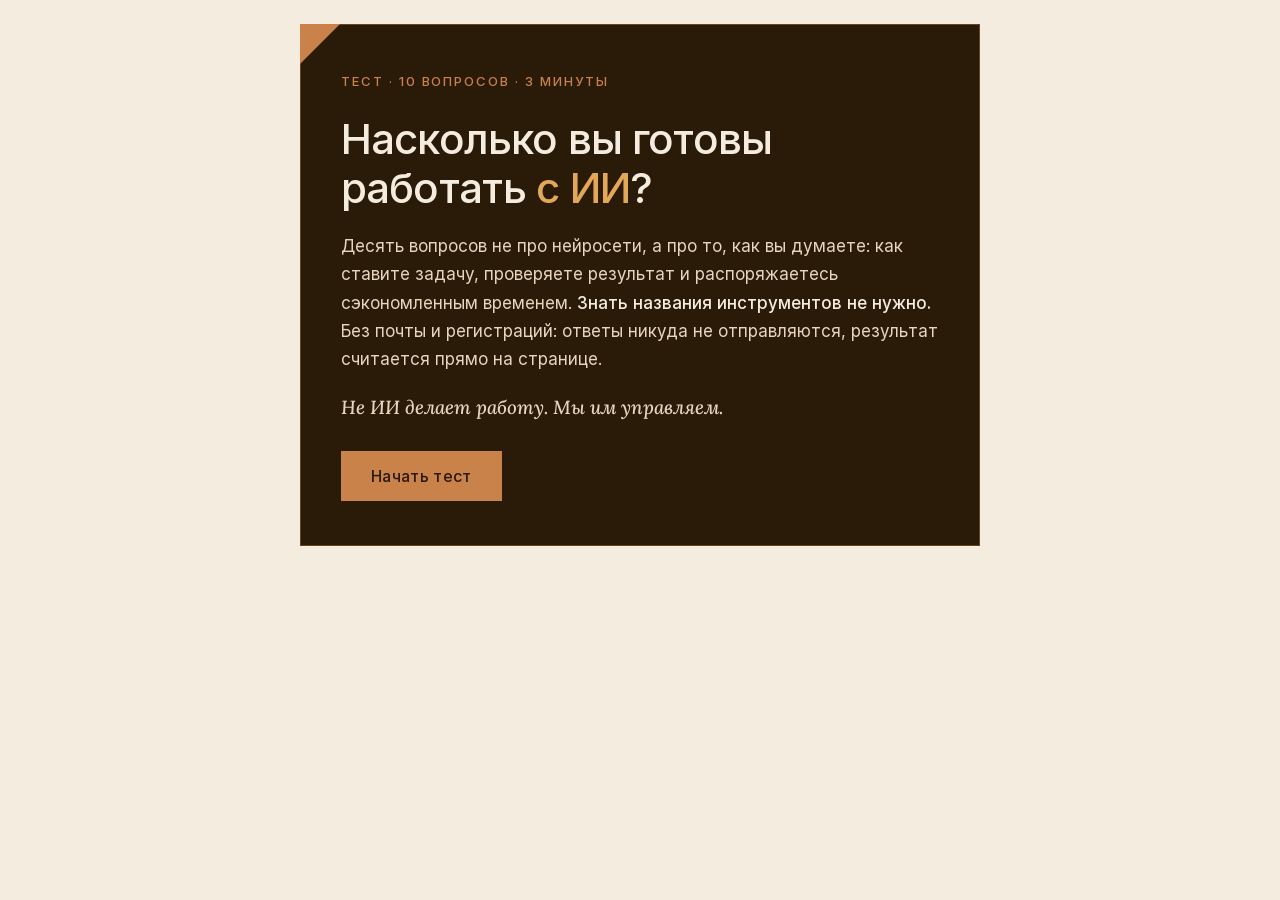
==== test-ai.html @ 152f43ea "Сайт-визитка спикера: первая версия Co-Authored-By: Claude Opus 5.5 <noreply@anthropic.com>" ====
<!doctype html>
<html lang="ru">
<head>
<meta charset="utf-8">
<meta name="viewport" content="width=device-width, initial-scale=1">
<title>Насколько вы готовы работать с ИИ · тест · между цифрой и кофе</title>
<style>
  @font-face { font-family:'Inter'; font-weight:400; src:url([data-uri]) format('woff2'); }
  @font-face { font-family:'Inter'; font-weight:500; src:url([data-uri]) format('woff2'); }
  @font-face { font-family:'Lora'; font-style:italic; font-weight:500; unicode-range:U+0400-045F,U+0301;
    src:url([data-uri]) format('woff2'); }
  @font-face { font-family:'Lora'; font-style:italic; font-weight:500;
    src:url([data-uri]) format('woff2'); }
  @font-face { font-family:'Plex Mono'; font-weight:500; unicode-range:U+0400-045F,U+0301;
    src:url([data-uri]) format('woff2'); }
  @font-face { font-family:'Plex Mono'; font-weight:500; src:url([data-uri]) format('woff2'); }

  :root {
    --dark:#2A1A08; --mocha:#3A2812; --milk:#F5ECE0; --latte:#E8D5BE;
    --cinnamon:#C8824A; --espresso:#6B4F38; --amber:#E3A857;
  }
  * { margin:0; padding:0; box-sizing:border-box; }
  html { -webkit-text-size-adjust:100%; }
  body { font-family:'Inter',sans-serif; background:var(--milk); color:var(--dark);
    min-height:100vh; display:flex; flex-direction:column; align-items:center; }
  ::selection { background:var(--latte); }

  .sheet { width:min(680px, 100% - 32px); margin:24px 0 56px; position:relative;
    border:1px solid rgba(200,130,74,.32); padding:48px 40px 44px; }
  .sheet.dark { background:var(--dark); color:var(--milk); border-color:rgba(200,130,74,.4); }
  .corner { position:absolute; top:-1px; left:-1px; width:0; height:0;
    border-top:40px solid var(--cinnamon); border-right:40px solid transparent; }

  .kaptag { font-weight:500; font-size:13px; letter-spacing:.15em; text-transform:uppercase;
    color:var(--cinnamon); margin-bottom:26px; }
  h1 { font-weight:500; font-size:clamp(30px, 5.4vw, 42px); line-height:1.16; letter-spacing:-0.02em; }
  h1 .spark { font-style:normal; color:var(--amber); }
  .lead { margin-top:20px; font-size:17px; line-height:1.65; color:var(--latte); }
  .lead b { color:var(--milk); font-weight:500; }
  .voice { font-family:'Lora',serif; font-style:italic; font-size:19px; color:var(--latte); margin-top:22px; }

  .btn { display:inline-block; margin-top:32px; padding:15px 30px; background:var(--cinnamon);
    color:var(--dark); font-family:inherit; font-weight:500; font-size:16px; border:none;
    cursor:pointer; letter-spacing:.02em; }
  .btn:hover { background:var(--amber); }
  .btn:focus-visible, .answer:focus-visible, a:focus-visible { outline:2px solid var(--amber); outline-offset:3px; }

  .qcount { font-family:'Plex Mono',monospace; font-weight:500; font-size:15px; color:var(--espresso); margin-bottom:22px; }
  .qtext { font-weight:500; font-size:clamp(21px, 3.6vw, 27px); line-height:1.3; letter-spacing:-0.01em; margin-bottom:28px; }
  .answers { display:flex; flex-direction:column; gap:12px; }
  .answer { text-align:left; font-family:inherit; font-size:16.5px; line-height:1.45; padding:16px 18px;
    background:transparent; border:1px solid rgba(107,79,56,.4); color:var(--dark); cursor:pointer; }
  .answer:hover { border-color:var(--cinnamon); background:rgba(232,213,190,.35); }
  .bar { height:2px; background:rgba(200,130,74,.25); margin-top:34px; }
  .bar i { display:block; height:2px; background:var(--cinnamon); transition:width .3s ease-out; }

  .score { font-family:'Plex Mono',monospace; font-weight:500; font-size:60px; color:var(--amber); margin:6px 0 4px; }
  .score span { font-size:26px; color:var(--latte); }
  .verdict { font-weight:500; font-size:clamp(26px, 4.6vw, 34px); letter-spacing:-0.02em; margin-bottom:16px; }
  .diag { font-size:16.5px; line-height:1.7; color:var(--latte); }
  .diag b { color:var(--milk); font-weight:500; }
  .step { margin-top:26px; padding:20px 22px; background:var(--mocha); font-size:16px; line-height:1.6; color:var(--latte); }
  .step b { color:var(--amber); font-weight:500; }
  .cta { margin-top:34px; border-top:1px solid rgba(200,130,74,.35); padding-top:30px; }
  .cta h2 { font-weight:500; font-size:21px; margin-bottom:12px; }
  .cta p { font-size:15.5px; line-height:1.65; color:var(--latte); }
  .cta .actions { display:flex; gap:12px; flex-wrap:wrap; margin-top:22px; }
  .ghost { display:inline-block; padding:14px 24px; border:1px solid var(--cinnamon); color:var(--milk);
    font-weight:500; font-size:15px; text-decoration:none; }
  .ghost:hover { background:var(--mocha); }
  .btn.link { text-decoration:none; margin-top:0; }
  .sig { margin-top:38px; display:flex; align-items:center; gap:14px; }
  .sig .name { font-family:'Lora',serif; font-style:italic; font-size:20px; color:var(--milk); }
  .sig .mono { font-family:'Plex Mono',monospace; font-size:13px; color:var(--cinnamon); letter-spacing:.06em; }
  .hidden { display:none; }
  @media (max-width:480px){ .sheet{ padding:36px 22px 34px; } }
</style>
</head>
<body>

<!-- Экран-обложка -->
<section class="sheet dark" id="intro">
  <div class="corner"></div>
  <div class="kaptag">Тест · 10 вопросов · 3 минуты</div>
  <h1>Насколько вы готовы работать <span class="spark">с&nbsp;ИИ</span>?</h1>
  <p class="lead">Десять вопросов не про нейросети, а про то, как вы думаете: как ставите задачу,
    проверяете результат и распоряжаетесь сэкономленным временем. <b>Знать названия инструментов не нужно.</b>
    Без почты и регистраций: ответы никуда не отправляются, результат считается прямо на странице.</p>
  <p class="voice">Не ИИ делает работу. Мы им управляем.</p>
  <button class="btn" onclick="start()">Начать тест</button>
</section>

<!-- Экран вопроса -->
<section class="sheet hidden" id="quiz">
  <div class="qcount" id="qcount">01 — 10</div>
  <div class="qtext" id="qtext"></div>
  <div class="answers" id="answers"></div>
  <div class="bar"><i id="prog" style="width:0%"></i></div>
</section>

<!-- Экран результата -->
<section class="sheet dark hidden" id="result">
  <div class="corner"></div>
  <div class="kaptag">Ваш результат</div>
  <div class="score"><span id="rscore-label"></span></div>
  <div class="verdict" id="rverdict"></div>
  <div class="diag" id="rdiag"></div>
  <div class="step" id="rstep"></div>
  <div class="cta">
    <h2>Что дальше</h2>
    <p>Инструменты меняются каждые полгода, а умение ясно поставить задачу и отвечать за результат остаётся.
      В канале «Между цифрой и кофе» я рассказываю, как ИИ приживается в реальной работе большой компании:
      что получилось, где он подводит и почему <b style="color:var(--amber)">главный навык не техника, а мышление</b>.</p>
    <div class="actions">
      <a class="btn link" href="https://t.me/tatyana_and_coffee" target="_blank" rel="noopener">Читать канал</a>
      <button class="ghost" id="share" onclick="share()" style="background:none;cursor:pointer;font-family:inherit">Отправить тест коллеге</button>
    </div>
  </div>
  <div class="sig">
    <svg width="46" height="46" viewBox="0 0 64 64" fill="none" stroke="#C8824A" stroke-width="2.6" stroke-linecap="round" stroke-linejoin="round" aria-hidden="true">
      <path d="M24 7c-2.5 3.5 2.5 5.5 0 9.5"/><path d="M34 5c-2.5 3.5 2.5 5.5 0 9.5"/>
      <path d="M14 25h30v7c0 8.8-6.7 15-15 15s-15-6.2-15-15v-7z"/>
      <path d="M44 28h3.5a6.5 6.5 0 0 1 0 13H43"/><path d="M11 54h36"/>
    </svg>
    <div>
      <div class="name">между цифрой и кофе</div>
      <div class="mono">Татьяна Бурдюгова · ИИ и управление</div>
    </div>
  </div>
</section>

<script>
const Q = [
  { q:'Вы даёте ИИ задачу. Как вы её формулируете?',
    a:['Как техзадание: контекст, цель, нужный формат и ограничения','Одной-двумя фразами, а дальше уточняю по ходу','Как запрос в поисковик, а потом злюсь на ответ'] },
  { q:'ИИ выдал гладкий уверенный ответ с цифрами. Что вы делаете?',
    a:['Проверяю ключевые факты и цифры, прежде чем использовать','Проверяю, если что-то смущает','Беру как есть, звучит ведь убедительно'] },
  { q:'Можете описать свою повторяющуюся рабочую задачу по шагам: что, в каком порядке и зачем?',
    a:['Да, на одном листе, хоть сейчас','Примерно, но часть шагов живёт в голове','Нет, каждый раз получается по-разному'] },
  { q:'Вы знаете, какие из ваших задач можно отдать ИИ уже сейчас?',
    a:['Да, есть список, и я их уже отдаю','Догадываюсь, но руки не доходят','Пока об этом не думаю'] },
  { q:'ИИ сэкономил вам два часа. Куда они ушли?',
    a:['В задачу, до которой раньше не доходили руки: решаю это заранее','Растворились в текучке','Не замечаю, что что-то сэкономилось'] },
  { q:'В документе, который готовили с помощью ИИ, нашлась ошибка. Кто за неё отвечает?',
    a:['Я, без вариантов. Поэтому и проверяю','Формально я, но ошиблась же нейросеть','Сложный вопрос: писал ведь не я'] },
  { q:'ИИ делает часть вашей работы быстрее вас. Как вы к этому относитесь?',
    a:['Пользуюсь: освобождаю время для того, что умею только я','Немного тревожно, но пробую','Стараюсь не думать, это не про мою профессию'] },
  { q:'ИИ не понял задачу и выдал не то. Ваши действия?',
    a:['Ищу, что было неточным в моей постановке, и переформулирую','Пробую ещё раз теми же словами','Делаю вывод, что ИИ пока бесполезен'] },
  { q:'Как часто вы пробуете ИИ на новой для себя задаче?',
    a:['Каждую неделю, это часть рабочего ритма','Иногда, когда появляется время','Только когда кто-то покажет готовый способ'] },
  { q:'Что, по-вашему, станет главным навыком ближайших лет?',
    a:['Ясно мыслить и ставить задачи: инструменты меняются, это остаётся','Знать самые новые нейросети','Пока непонятно, подожду, пока всё устоится'] },
];
const LEVELS = [
  { min:0, max:7, verdict:'Наблюдатель',
    diag:'Пока ИИ проходит мимо вашей работы или остаётся игрушкой. Это не вопрос техники и не вопрос возраста: дело в привычке думать о своей работе как о наборе задач, которые можно описать и поручить. Хорошая новость: <b>этот навык тренируется</b>, и первые недели дают самый заметный скачок.',
    step:'<b>Первый шаг:</b> выберите одну рутинную задачу недели, например письмо, протокол или сводку, и опишите её ИИ так, как описали бы новому сотруднику: контекст, цель, формат результата. Сравните, что получилось, и проверьте каждую цифру.' },
  { min:8, max:14, verdict:'Пользователь',
    diag:'Вы уже работаете с ИИ, но скорее от случая к случаю: помог, не помог, повезло с ответом. Результат пока зависит от удачи, а не от системы. Это самый частый уровень и <b>самый близкий к перелому</b>: вам не хватает не знаний об инструментах, а привычки ставить задачу и проверять ответ.',
    step:'<b>Первый шаг:</b> возьмите задачу, которую делаете каждую неделю, и распишите её по шагам на одном листе. Отдайте ИИ только те шаги, которые делаются по образцу, а решение и проверку оставьте себе. Так вы впервые увидите, сколько времени на самом деле можно вернуть.' },
  { min:15, max:20, verdict:'Управляющий',
    diag:'Вы не просто пользуетесь ИИ, вы им управляете: ставите задачу, проверяете результат и отвечаете за него. Таких людей пока меньше, чем кажется, и именно их ценность растёт быстрее всего. Ваш следующий рубеж: <b>отбор и передача навыка</b>. Когда сделать можно почти всё, важнее решить, на что потратить себя.',
    step:'<b>Первый шаг:</b> посчитайте, куда за последний месяц ушло время, которое сэкономил ИИ. Если оно растворилось в текучке, заранее назначьте ему задачу. И научите одного коллегу ставить задачи так же, как вы: это и есть ваш рост.' },
];
let idx = 0, score = 0;
const $ = id => document.getElementById(id);
function start() { idx = 0; score = 0; $('intro').classList.add('hidden'); $('quiz').classList.remove('hidden'); show(); window.scrollTo(0,0); }
function show() {
  const q = Q[idx];
  $('qcount').textContent = String(idx+1).padStart(2,'0') + ' — ' + String(Q.length).padStart(2,'0');
  $('qtext').textContent = q.q;
  $('prog').style.width = (idx / Q.length * 100) + '%';
  $('answers').innerHTML = '';
  q.a.forEach((text, i) => {
    const b = document.createElement('button');
    b.className = 'answer'; b.textContent = text;
    b.onclick = () => { score += (2 - i); idx++; (idx < Q.length) ? show() : finish(); };
    $('answers').appendChild(b);
  });
}
function finish() {
  $('quiz').classList.add('hidden'); $('result').classList.remove('hidden');
  const L = LEVELS.find(l => score >= l.min && score <= l.max);
  $('rscore-label').parentElement.innerHTML = score + '<span> / 20</span>';
  $('rverdict').textContent = L.verdict;
  $('rdiag').innerHTML = L.diag;
  $('rstep').innerHTML = L.step;
  window.scrollTo(0,0);
}
function share() {
  const url = location.href.split('#')[0];
  const text = 'Тест: насколько вы готовы работать с ИИ. 10 вопросов, 3 минуты, без регистрации';
  if (navigator.share) { navigator.share({ title: document.title, text, url }).catch(() => {}); return; }
  const done = () => { const b = document.getElementById('share'); b.textContent = 'Ссылка скопирована'; setTimeout(() => b.textContent = 'Отправить тест коллеге', 2200); };
  if (navigator.clipboard) navigator.clipboard.writeText(url).then(done).catch(done); else done();
}
</script>
</body>
</html>
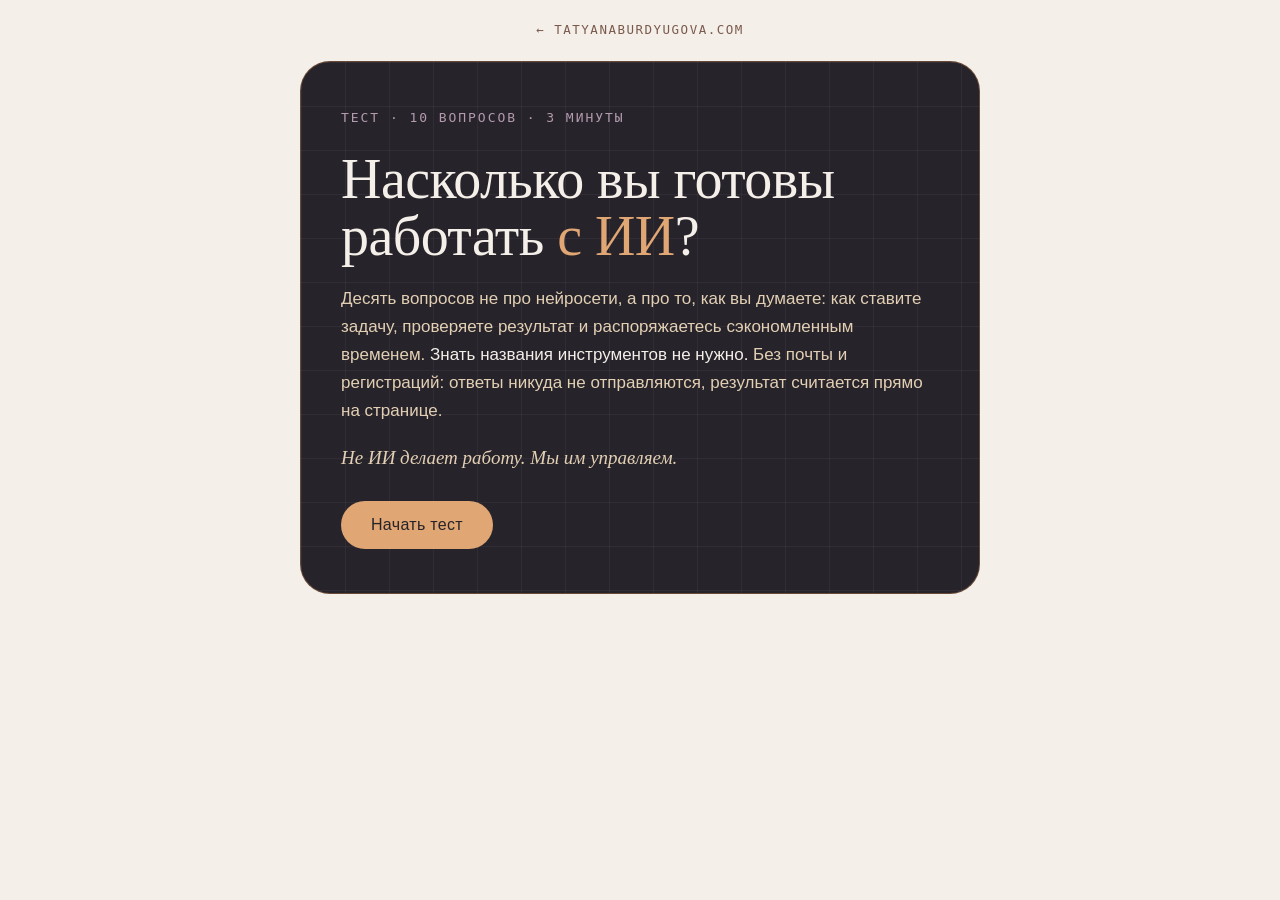
==== commit b93fcb14: "Редизайн в системе «Тёплая точность»: бенто-сетка, новая палитра и шрифты, тесты в новом стиле, без " ====
--- a/test-ai.html
+++ b/test-ai.html
@@ -4,24 +4,16 @@
 <meta charset="utf-8">
 <meta name="viewport" content="width=device-width, initial-scale=1">
 <title>Насколько вы готовы работать с ИИ · тест · между цифрой и кофе</title>
+<link rel="stylesheet" href="fonts3/fonts.css">
 <style>
-  @font-face { font-family:'Inter'; font-weight:400; src:url([data-uri]) format('woff2'); }
-  @font-face { font-family:'Inter'; font-weight:500; src:url([data-uri]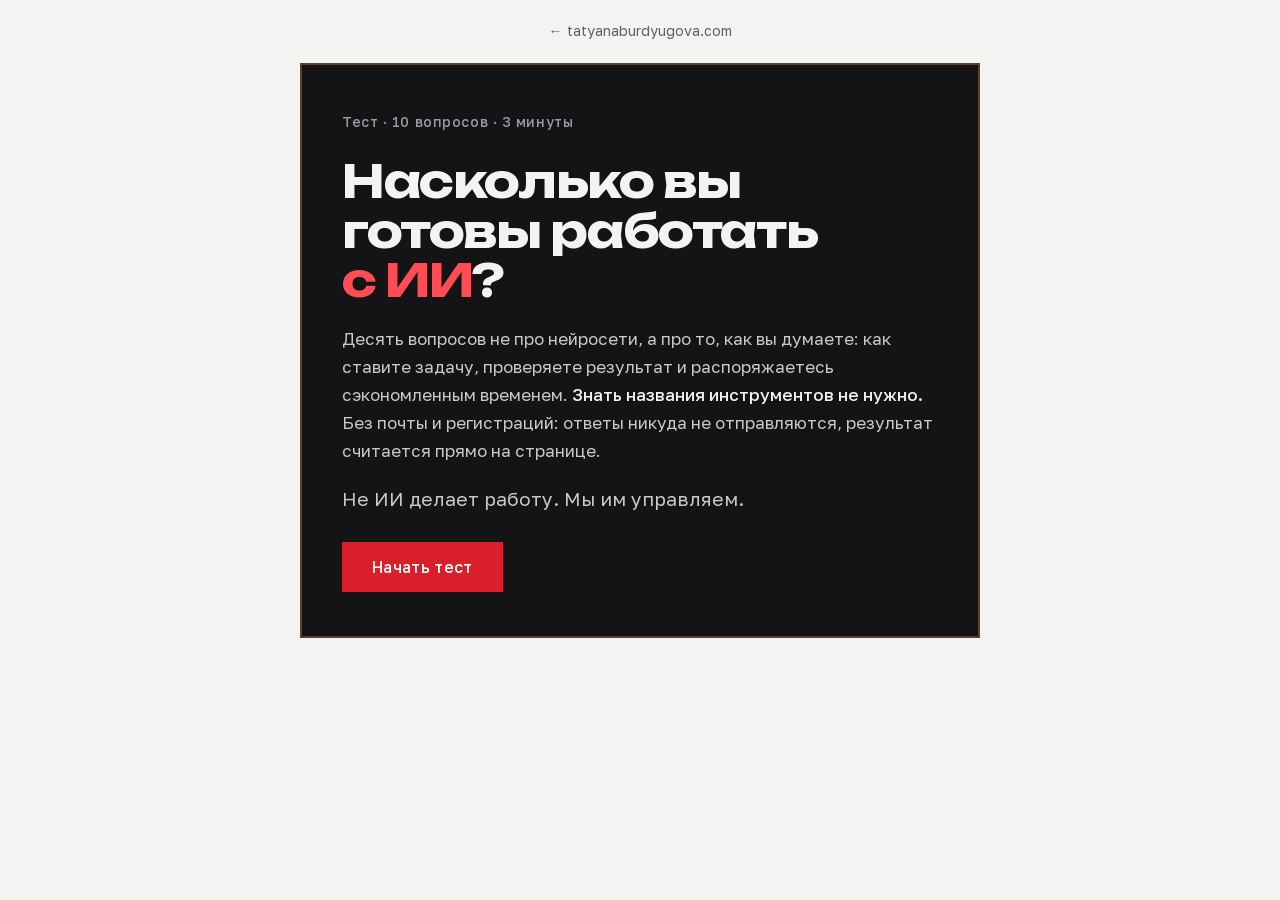
==== commit ab65d859: "Редизайн «Сцена»: красный костюм со сцены, плакатная типографика Unbounded + Golos Text, реальные фо" ====
--- a/test-ai.html
+++ b/test-ai.html
@@ -4,16 +4,16 @@
 <meta charset="utf-8">
 <meta name="viewport" content="width=device-width, initial-scale=1">
 <title>Насколько вы готовы работать с ИИ · тест · между цифрой и кофе</title>
-<link rel="stylesheet" href="fonts3/fonts.css">
+<link rel="stylesheet" href="fonts4/fonts.css">
 <style>
 
   :root {
-    --dark:#26232A; --mocha:#302C35; --milk:#F4EFE9; --latte:#E3D0B4;
-    --cinnamon:#E0A673; --espresso:#7A5A4C; --amber:#E0A673; --lilac:#B39AAE; --lavmilk:#EAE2E8;
+    --dark:#141416; --mocha:#232327; --milk:#F3F3F1; --latte:#C9C9C6;
+    --cinnamon:#D81F2A; --espresso:#5F5F65; --amber:#FF4C55; --lilac:#9C9CA2; --lavmilk:#E9E9E6;
   }
   * { margin:0; padding:0; box-sizing:border-box; }
   html { -webkit-text-size-adjust:100%; }
-  body { font-family:'Onest',sans-serif; background:var(--milk); color:var(--dark);
+  body { font-family:'Golos Text',sans-serif; background:var(--milk); color:var(--dark);
     min-height:100vh; display:flex; flex-direction:column; align-items:center; }
   ::selection { background:var(--latte); }
 
@@ -29,7 +29,7 @@
   h1 .spark { font-style:normal; color:var(--amber); }
   .lead { margin-top:20px; font-size:17px; line-height:1.65; color:var(--latte); }
   .lead b { color:var(--milk); font-weight:500; }
-  .voice { font-family:'Cormorant Garamond',serif; font-style:italic; font-size:19px; color:var(--latte); margin-top:22px; }
+  .voice { font-family:'Unbounded',serif; font-style:italic; font-size:19px; color:var(--latte); margin-top:22px; }
 
   .btn { display:inline-block; margin-top:32px; padding:15px 30px; background:var(--cinnamon);
     color:var(--dark); font-family:inherit; font-weight:500; font-size:16px; border:none;
@@ -37,7 +37,7 @@
   .btn:hover { background:var(--amber); }
   .btn:focus-visible, .answer:focus-visible, a:focus-visible { outline:2px solid var(--amber); outline-offset:3px; }
 
-  .qcount { font-family:'JetBrains Mono',monospace; font-weight:500; font-size:15px; color:var(--espresso); margin-bottom:22px; }
+  .qcount { font-family:'Golos Text',monospace; font-weight:500; font-size:15px; color:var(--espresso); margin-bottom:22px; }
   .qtext { font-weight:500; font-size:clamp(21px, 3.6vw, 27px); line-height:1.3; letter-spacing:-0.01em; margin-bottom:28px; }
   .answers { display:flex; flex-direction:column; gap:12px; }
   .answer { text-align:left; font-family:inherit; font-size:16.5px; line-height:1.45; padding:16px 18px;
@@ -46,7 +46,7 @@
   .bar { height:2px; background:rgba(200,130,74,.25); margin-top:34px; }
   .bar i { display:block; height:2px; background:var(--cinnamon); transition:width .3s ease-out; }
 
-  .score { font-family:'JetBrains Mono',monospace; font-weight:500; font-size:60px; color:var(--amber); margin:6px 0 4px; }
+  .score { font-family:'Golos Text',monospace; font-weight:500; font-size:60px; color:var(--amber); margin:6px 0 4px; }
   .score span { font-size:26px; color:var(--latte); }
   .verdict { font-weight:500; font-size:clamp(26px, 4.6vw, 34px); letter-spacing:-0.02em; margin-bottom:16px; }
   .diag { font-size:16.5px; line-height:1.7; color:var(--latte); }
@@ -62,28 +62,33 @@
   .ghost:hover { background:var(--mocha); }
   .btn.link { text-decoration:none; margin-top:0; }
   .sig { margin-top:38px; display:flex; align-items:center; gap:14px; }
-  .sig .name { font-family:'Cormorant Garamond',serif; font-style:italic; font-size:20px; color:var(--milk); }
-  .sig .mono { font-family:'JetBrains Mono',monospace; font-size:13px; color:var(--cinnamon); letter-spacing:.06em; }
+  .sig .name { font-family:'Unbounded',serif; font-style:italic; font-size:20px; color:var(--milk); }
+  .sig .mono { font-family:'Golos Text',monospace; font-size:13px; color:var(--cinnamon); letter-spacing:.06em; }
   .hidden { display:none; }
   @media (max-width:480px){ .sheet{ padding:36px 22px 34px; } }
 
-  /* Тёплая точность v3 */
+  /* Сцена v4 */
   body{background:var(--milk)}
-  .sheet{border-radius:30px;overflow:hidden;border:1px solid rgba(179,154,174,.35)}
-  .sheet:not(.dark){background:#FBF8F4}
-  .sheet.dark{background-image:linear-gradient(rgba(179,154,174,.08) 1px,transparent 1px),linear-gradient(90deg,rgba(179,154,174,.08) 1px,transparent 1px);background-size:44px 44px}
-  .kaptag{font-family:'JetBrains Mono',monospace;color:var(--lilac)}
-  h1,.verdict,.cta h2{font-family:'Cormorant Garamond',serif;font-weight:500;letter-spacing:-.01em}
-  h1{font-size:clamp(38px,6vw,56px);line-height:1.02}
-  .verdict{font-size:clamp(34px,5vw,44px)}
-  .btn,.ghost{border-radius:999px}
-  .answer{border-radius:16px;background:#fff}
-  .answer:hover{border-color:var(--lilac);background:var(--lavmilk)}
-  .step{border-radius:18px}
-  .bar{border-radius:2px}.bar i{background:var(--cinnamon)}
+  .sheet{border-radius:0;border:2px solid var(--dark)}
+  .sheet:not(.dark){background:#fff}
+  .kaptag{color:var(--lilac);letter-spacing:.04em;text-transform:none;font-size:14px}
+  h1,.verdict,.cta h2{font-family:'Unbounded',sans-serif;font-weight:700;letter-spacing:-.03em}
+  h1{font-size:clamp(30px,5vw,46px);line-height:1.08}
+  h1 .spark,.verdict{color:#fff}
+  h1 .spark{color:var(--amber)}
+  .verdict{font-size:clamp(28px,4.4vw,38px)}
+  .score{font-family:'Unbounded',sans-serif;color:var(--amber)}
+  .btn,.ghost,.answer,.step{border-radius:0}
+  .btn{color:#fff}
+  .answer{background:#fff;border:1.5px solid #C9C9C6}
+  .answer:hover{border-color:var(--cinnamon);background:#fff}
+  .step b{color:var(--amber)}
+  .bar i{background:var(--cinnamon)}
+  .voice{font-family:'Golos Text',sans-serif;font-style:normal;color:var(--latte)}
+  .sig .name{font-family:'Unbounded',sans-serif;font-style:normal;font-size:16px}
   .sig svg{display:none}
-  .home{display:inline-block;margin:22px 0 0;font-family:'JetBrains Mono',monospace;font-size:12.5px;letter-spacing:.12em;text-transform:uppercase;color:#7A5A4C;text-decoration:none}
-  .home:hover{color:#B5704A}
+  .home{display:inline-block;margin:22px 0 0;font-size:14px;color:#5F5F65;text-decoration:none}
+  .home:hover{color:var(--cinnamon)}
 </style>
 </head>
 <body>
--- a/fonts4/fonts.css
+++ b/fonts4/fonts.css
@@ -0,0 +1,96 @@
+@font-face {
+  font-family: 'Golos Text';
+  font-style: normal;
+  font-weight: 400;
+  font-display: swap;
+  src: url(GolosText-400-cyrillic.woff2) format('woff2');
+  unicode-range: U+0301, U+0400-045F, U+0490-0491, U+04B0-04B1, U+2116;
+}
+@font-face {
+  font-family: 'Golos Text';
+  font-style: normal;
+  font-weight: 400;
+  font-display: swap;
+  src: url(GolosText-400-latin.woff2) format('woff2');
+  unicode-range: U+0000-00FF, U+0131, U+0152-0153, U+02BB-02BC, U+02C6, U+02DA, U+02DC, U+0304, U+0308, U+0329, U+2000-206F, U+20AC, U+2122, U+2191, U+2193, U+2212, U+2215, U+FEFF, U+FFFD;
+}
+@font-face {
+  font-family: 'Golos Text';
+  font-style: normal;
+  font-weight: 500;
+  font-display: swap;
+  src: url(GolosText-500-cyrillic.woff2) format('woff2');
+  unicode-range: U+0301, U+0400-045F, U+0490-0491, U+04B0-04B1, U+2116;
+}
+@font-face {
+  font-family: 'Golos Text';
+  font-style: normal;
+  font-weight: 500;
+  font-display: swap;
+  src: url(GolosText-500-latin.woff2) format('woff2');
+  unicode-range: U+0000-00FF, U+0131, U+0152-0153, U+02BB-02BC, U+02C6, U+02DA, U+02DC, U+0304, U+0308, U+0329, U+2000-206F, U+20AC, U+2122, U+2191, U+2193, U+2212, U+2215, U+FEFF, U+FFFD;
+}
+@font-face {
+  font-family: 'Golos Text';
+  font-style: normal;
+  font-weight: 600;
+  font-display: swap;
+  src: url(GolosText-600-cyrillic.woff2) format('woff2');
+  unicode-range: U+0301, U+0400-045F, U+0490-0491, U+04B0-04B1, U+2116;
+}
+@font-face {
+  font-family: 'Golos Text';
+  font-style: normal;
+  font-weight: 600;
+  font-display: swap;
+  src: url(GolosText-600-latin.woff2) format('woff2');
+  unicode-range: U+0000-00FF, U+0131, U+0152-0153, U+02BB-02BC, U+02C6, U+02DA, U+02DC, U+0304, U+0308, U+0329, U+2000-206F, U+20AC, U+2122, U+2191, U+2193, U+2212, U+2215, U+FEFF, U+FFFD;
+}
+@font-face {
+  font-family: 'Unbounded';
+  font-style: normal;
+  font-weight: 500;
+  font-display: swap;
+  src: url(Unbounded-500-cyrillic.woff2) format('woff2');
+  unicode-range: U+0301, U+0400-045F, U+0490-0491, U+04B0-04B1, U+2116;
+}
+@font-face {
+  font-family: 'Unbounded';
+  font-style: normal;
+  font-weight: 500;
+  font-display: swap;
+  src: url(Unbounded-500-latin.woff2) format('woff2');
+  unicode-range: U+0000-00FF, U+0131, U+0152-0153, U+02BB-02BC, U+02C6, U+02DA, U+02DC, U+0304, U+0308, U+0329, U+2000-206F, U+20AC, U+2122, U+2191, U+2193, U+2212, U+2215, U+FEFF, U+FFFD;
+}
+@font-face {
+  font-family: 'Unbounded';
+  font-style: normal;
+  font-weight: 700;
+  font-display: swap;
+  src: url(Unbounded-700-cyrillic.woff2) format('woff2');
+  unicode-range: U+0301, U+0400-045F, U+0490-0491, U+04B0-04B1, U+2116;
+}
+@font-face {
+  font-family: 'Unbounded';
+  font-style: normal;
+  font-weight: 700;
+  font-display: swap;
+  src: url(Unbounded-700-latin.woff2) format('woff2');
+  unicode-range: U+0000-00FF, U+0131, U+0152-0153, U+02BB-02BC, U+02C6, U+02DA, U+02DC, U+0304, U+0308, U+0329, U+2000-206F, U+20AC, U+2122, U+2191, U+2193, U+2212, U+2215, U+FEFF, U+FFFD;
+}
+@font-face {
+  font-family: 'Unbounded';
+  font-style: normal;
+  font-weight: 800;
+  font-display: swap;
+  src: url(Unbounded-800-cyrillic.woff2) format('woff2');
+  unicode-range: U+0301, U+0400-045F, U+0490-0491, U+04B0-04B1, U+2116;
+}
+@font-face {
+  font-family: 'Unbounded';
+  font-style: normal;
+  font-weight: 800;
+  font-display: swap;
+  src: url(Unbounded-800-latin.woff2) format('woff2');
+  unicode-range: U+0000-00FF, U+0131, U+0152-0153, U+02BB-02BC, U+02C6, U+02DA, U+02DC, U+0304, U+0308, U+0329, U+2000-206F, U+20AC, U+2122, U+2191, U+2193, U+2212, U+2215, U+FEFF, U+FFFD;
+}
